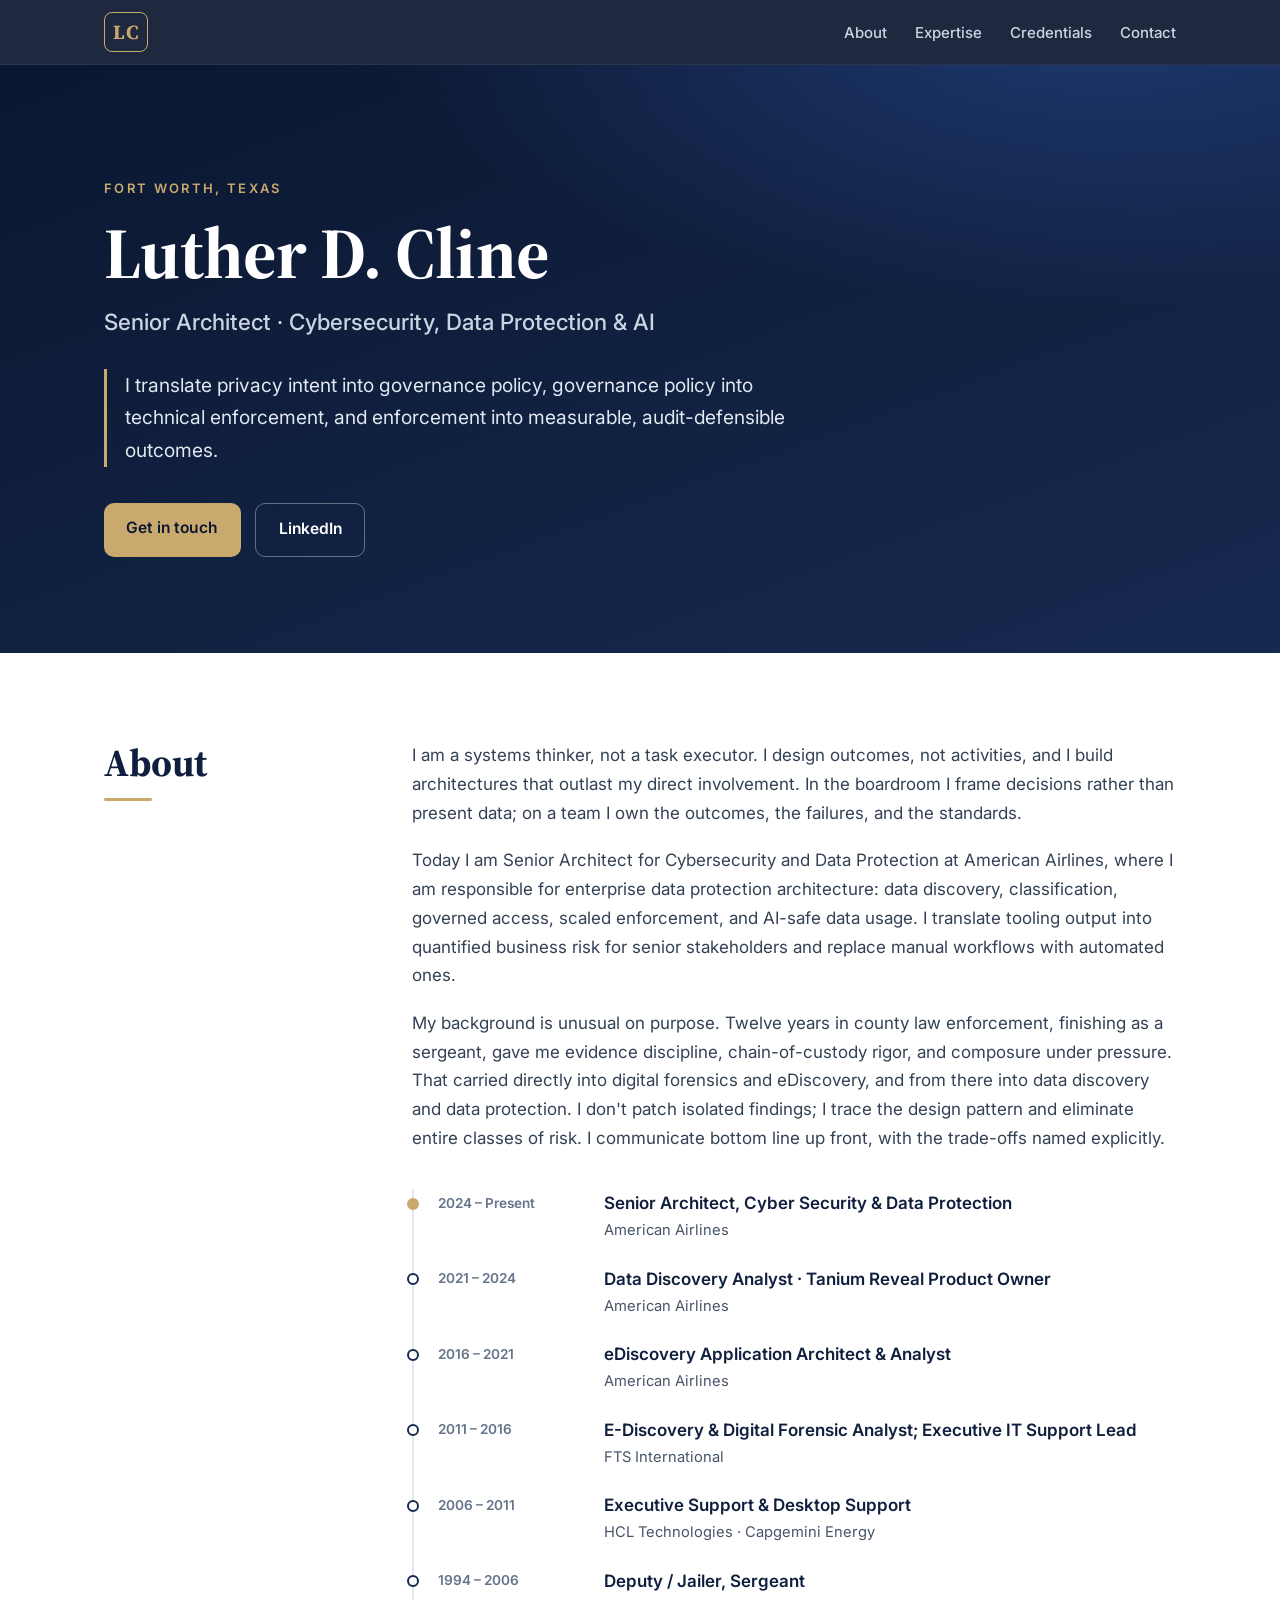
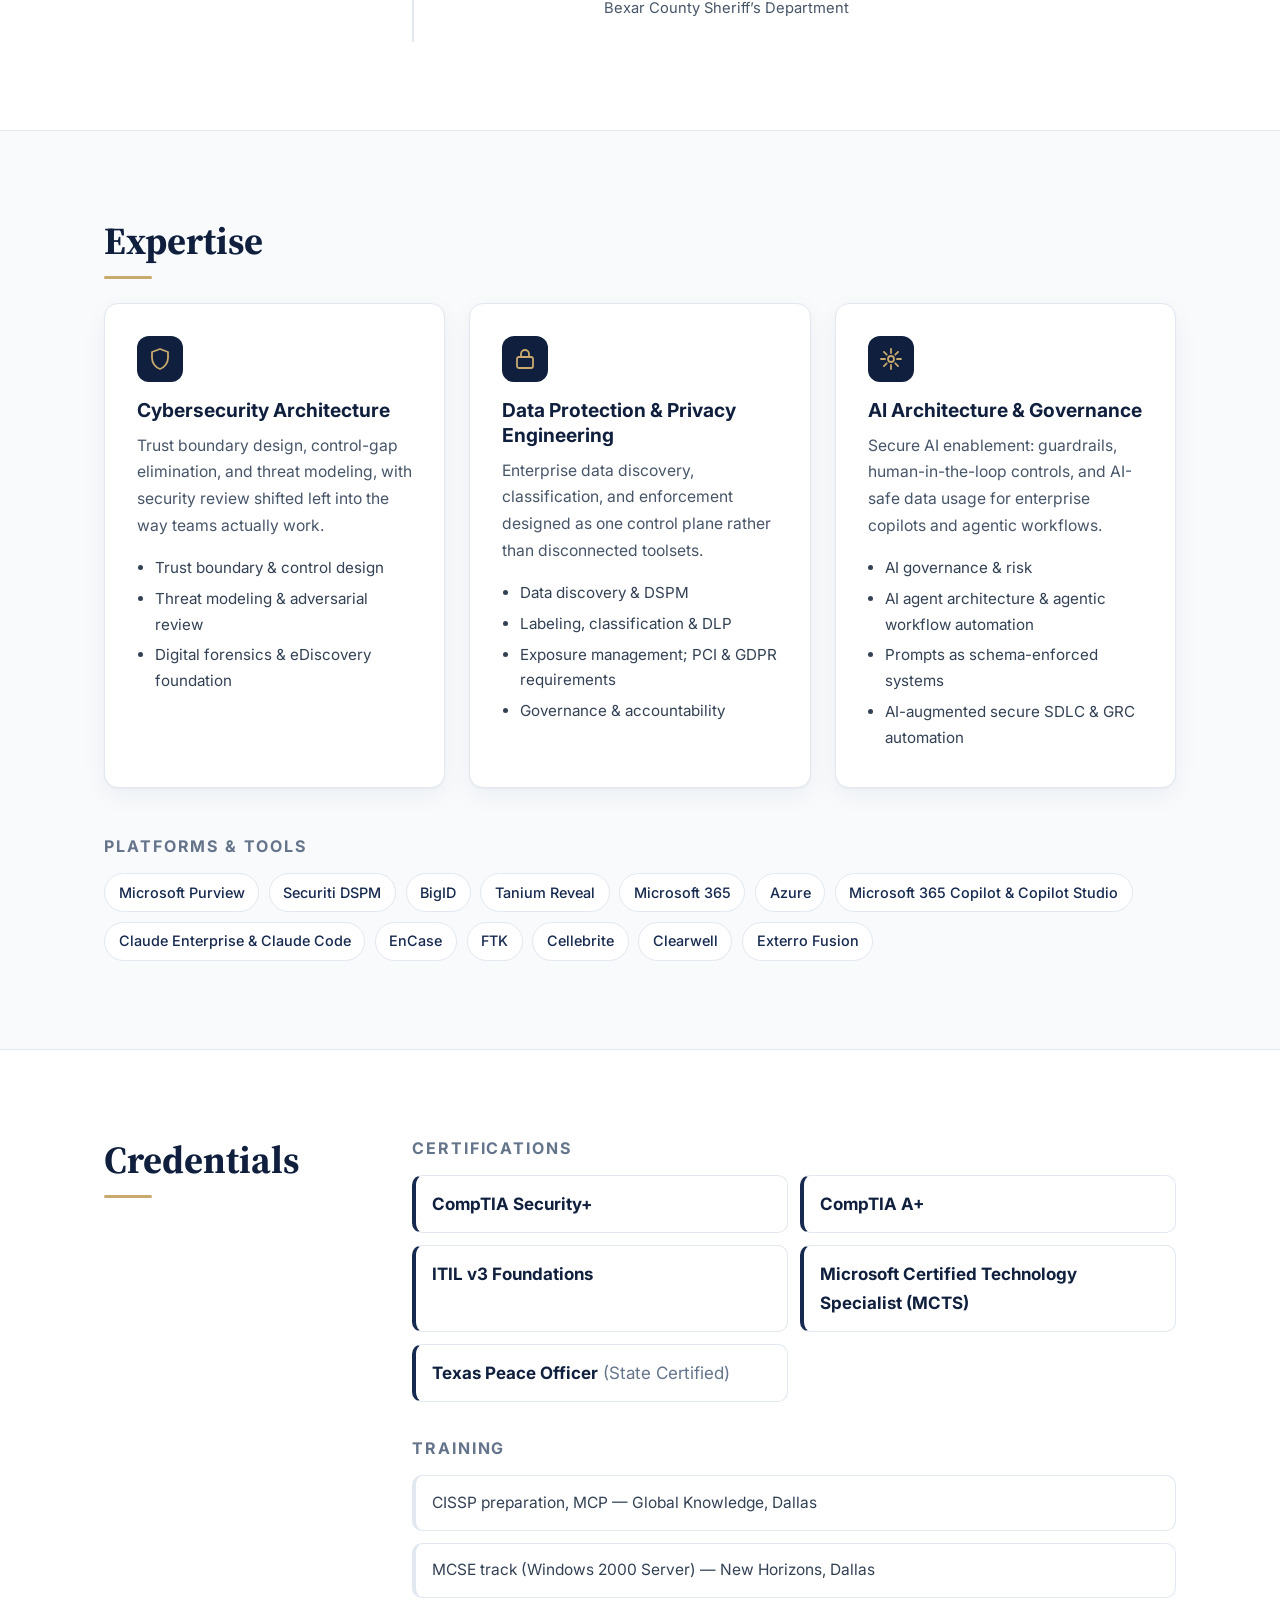
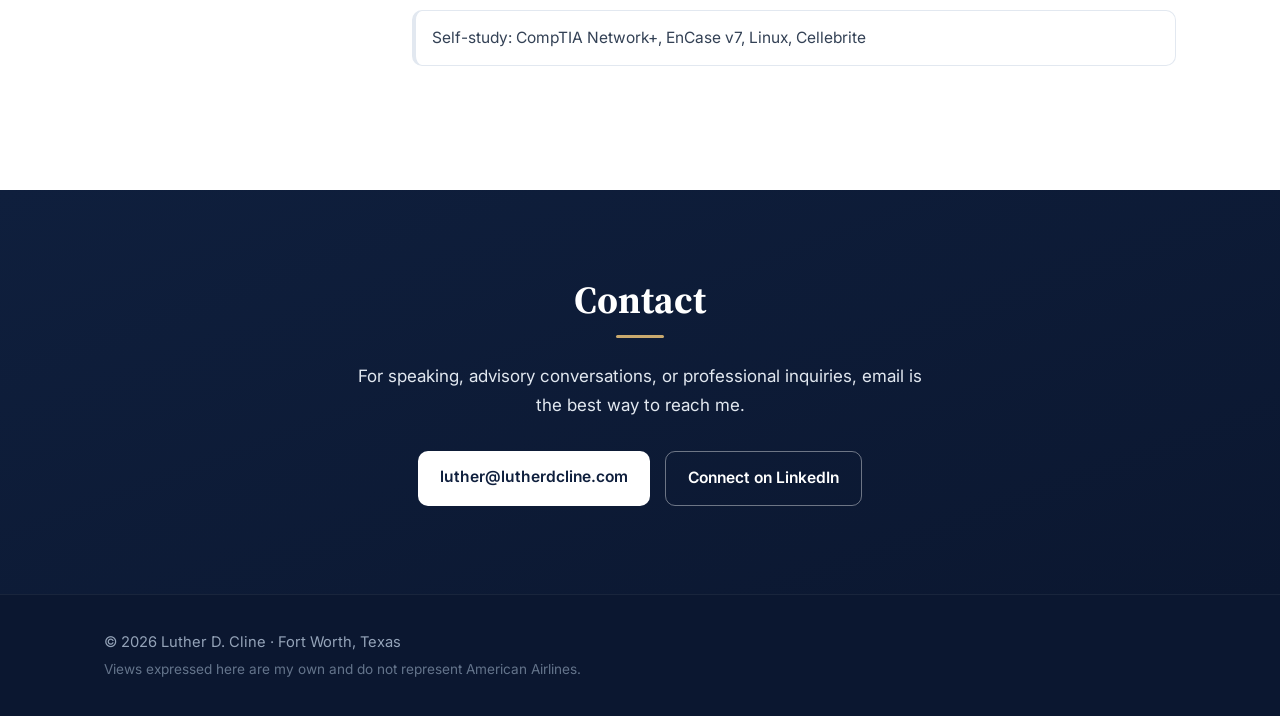
==== index.html @ ff424609 "Initial professional profile site" ====
<!DOCTYPE html>
<html lang="en">
<head>
  <meta charset="utf-8">
  <meta name="viewport" content="width=device-width, initial-scale=1">
  <title>Luther D. Cline | Senior Architect, Cybersecurity, Data Protection &amp; AI</title>
  <meta name="description" content="Luther D. Cline is a Senior Architect for Cybersecurity and Data Protection at American Airlines in Fort Worth, Texas, focused on data protection architecture, data discovery and classification, and secure AI enablement.">
  <meta name="author" content="Luther D. Cline">
  <link rel="canonical" href="https://lutherdcline.com/">
  <meta name="theme-color" content="#0f1f3d">

  <meta property="og:type" content="profile">
  <meta property="og:title" content="Luther D. Cline | Senior Architect, Cybersecurity, Data Protection &amp; AI">
  <meta property="og:description" content="Data protection architecture, data discovery and classification, and secure AI enablement. Fort Worth, Texas.">
  <meta property="og:url" content="https://lutherdcline.com/">
  <meta property="og:site_name" content="Luther D. Cline">
  <meta property="profile:first_name" content="Luther">
  <meta property="profile:last_name" content="Cline">
  <!-- [ADD: og:image, e.g. https://lutherdcline.com/og-image.png (1200x630 headshot or title card)] -->
  <meta name="twitter:card" content="summary">
  <meta name="twitter:title" content="Luther D. Cline | Senior Architect, Cybersecurity, Data Protection &amp; AI">
  <meta name="twitter:description" content="Data protection architecture, data discovery and classification, and secure AI enablement.">

  <link rel="icon" href="favicon.svg" type="image/svg+xml">
  <link rel="icon" href="favicon.png" type="image/png" sizes="32x32">
  <link rel="apple-touch-icon" href="apple-touch-icon.png">

  <link rel="preconnect" href="https://fonts.googleapis.com">
  <link rel="preconnect" href="https://fonts.gstatic.com" crossorigin>
  <link href="https://fonts.googleapis.com/css2?family=Inter:wght@400;500;600&family=Source+Serif+4:opsz,wght@8..60,600;8..60,700&display=swap" rel="stylesheet">
  <link rel="stylesheet" href="styles.css">

  <script type="application/ld+json">
  {
    "@context": "https://schema.org",
    "@type": "Person",
    "name": "Luther D. Cline",
    "jobTitle": "Senior Architect, Cyber Security & Data Protection",
    "worksFor": {"@type": "Organization", "name": "American Airlines"},
    "address": {"@type": "PostalAddress", "addressLocality": "Fort Worth", "addressRegion": "TX", "addressCountry": "US"},
    "url": "https://lutherdcline.com/",
    "email": "mailto:luther@lutherdcline.com",
    "sameAs": ["https://www.linkedin.com/in/lutherdcline"]
  }
  </script>
</head>
<body>
  <a class="skip-link" href="#main">Skip to content</a>

  <header class="site-header">
    <div class="container nav">
      <a class="brand" href="#top" aria-label="Luther D. Cline, home">LC</a>
      <nav aria-label="Primary">
        <ul>
          <li><a href="#about">About</a></li>
          <li><a href="#expertise">Expertise</a></li>
          <li><a href="#credentials">Credentials</a></li>
          <li><a href="#contact">Contact</a></li>
        </ul>
      </nav>
    </div>
  </header>

  <main id="main">
    <section class="hero" id="top">
      <div class="container">
        <p class="eyebrow">Fort Worth, Texas</p>
        <h1>Luther D. Cline</h1>
        <p class="title">Senior Architect &middot; Cybersecurity, Data Protection &amp; AI</p>
        <p class="lede">I translate privacy intent into governance policy, governance policy into technical enforcement, and enforcement into measurable, audit-defensible outcomes.</p>
        <div class="cta">
          <a class="btn btn-primary" href="mailto:luther@lutherdcline.com">Get in touch</a>
          <a class="btn btn-ghost" href="https://www.linkedin.com/in/lutherdcline" rel="noopener">LinkedIn</a>
        </div>
      </div>
    </section>

    <section id="about" class="section" aria-labelledby="about-h">
      <div class="container two-col">
        <div>
          <h2 id="about-h">About</h2>
        </div>
        <div class="prose">
          <p>I am a systems thinker, not a task executor. I design outcomes, not activities, and I build architectures that outlast my direct involvement. In the boardroom I frame decisions rather than present data; on a team I own the outcomes, the failures, and the standards.</p>
          <p>Today I am Senior Architect for Cybersecurity and Data Protection at American Airlines, where I am responsible for enterprise data protection architecture: data discovery, classification, governed access, scaled enforcement, and AI-safe data usage. I translate tooling output into quantified business risk for senior stakeholders and replace manual workflows with automated ones.</p>
          <p>My background is unusual on purpose. Twelve years in county law enforcement, finishing as a sergeant, gave me evidence discipline, chain-of-custody rigor, and composure under pressure. That carried directly into digital forensics and eDiscovery, and from there into data discovery and data protection. I don't patch isolated findings; I trace the design pattern and eliminate entire classes of risk. I communicate bottom line up front, with the trade-offs named explicitly.</p>

          <ol class="timeline" aria-label="Career path">
            <li><span class="yr">2024 &ndash; Present</span><span class="role">Senior Architect, Cyber Security &amp; Data Protection</span><span class="org">American Airlines</span></li>
            <li><span class="yr">2021 &ndash; 2024</span><span class="role">Data Discovery Analyst &middot; Tanium Reveal Product Owner</span><span class="org">American Airlines</span></li>
            <li><span class="yr">2016 &ndash; 2021</span><span class="role">eDiscovery Application Architect &amp; Analyst</span><span class="org">American Airlines</span></li>
            <li><span class="yr">2011 &ndash; 2016</span><span class="role">E-Discovery &amp; Digital Forensic Analyst; Executive IT Support Lead</span><span class="org">FTS International</span></li>
            <li><span class="yr">2006 &ndash; 2011</span><span class="role">Executive Support &amp; Desktop Support</span><span class="org">HCL Technologies &middot; Capgemini Energy</span></li>
            <li><span class="yr">1994 &ndash; 2006</span><span class="role">Deputy / Jailer, Sergeant</span><span class="org">Bexar County Sheriff&rsquo;s Department</span></li>
          </ol>
        </div>
      </div>
    </section>

    <section id="expertise" class="section alt" aria-labelledby="exp-h">
      <div class="container">
        <h2 id="exp-h">Expertise</h2>
        <div class="cards">
          <article class="card">
            <div class="icon" aria-hidden="true">
              <svg viewBox="0 0 24 24"><path d="M12 2 4 5v6c0 5 3.4 9.4 8 11 4.6-1.6 8-6 8-11V5l-8-3z"/></svg>
            </div>
            <h3>Cybersecurity Architecture</h3>
            <p>Trust boundary design, control-gap elimination, and threat modeling, with security review shifted left into the way teams actually work.</p>
            <ul>
              <li>Trust boundary &amp; control design</li>
              <li>Threat modeling &amp; adversarial review</li>
              <li>Digital forensics &amp; eDiscovery foundation</li>
            </ul>
          </article>
          <article class="card">
            <div class="icon" aria-hidden="true">
              <svg viewBox="0 0 24 24"><rect x="4" y="10" width="16" height="11" rx="2"/><path d="M8 10V7a4 4 0 0 1 8 0v3"/></svg>
            </div>
            <h3>Data Protection &amp; Privacy Engineering</h3>
            <p>Enterprise data discovery, classification, and enforcement designed as one control plane rather than disconnected toolsets.</p>
            <ul>
              <li>Data discovery &amp; DSPM</li>
              <li>Labeling, classification &amp; DLP</li>
              <li>Exposure management; PCI &amp; GDPR requirements</li>
              <li>Governance &amp; accountability</li>
            </ul>
          </article>
          <article class="card">
            <div class="icon" aria-hidden="true">
              <svg viewBox="0 0 24 24"><circle cx="12" cy="12" r="3"/><path d="M12 2v4M12 18v4M2 12h4M18 12h4M4.9 4.9l2.8 2.8M16.3 16.3l2.8 2.8M4.9 19.1l2.8-2.8M16.3 7.7l2.8-2.8"/></svg>
            </div>
            <h3>AI Architecture &amp; Governance</h3>
            <p>Secure AI enablement: guardrails, human-in-the-loop controls, and AI-safe data usage for enterprise copilots and agentic workflows.</p>
            <ul>
              <li>AI governance &amp; risk</li>
              <li>AI agent architecture &amp; agentic workflow automation</li>
              <li>Prompts as schema-enforced systems</li>
              <li>AI-augmented secure SDLC &amp; GRC automation</li>
            </ul>
          </article>
        </div>
        <div class="platforms">
          <h3>Platforms &amp; tools</h3>
          <ul class="tags">
            <li>Microsoft Purview</li><li>Securiti DSPM</li><li>BigID</li><li>Tanium Reveal</li><li>Microsoft 365</li><li>Azure</li><li>Microsoft 365 Copilot &amp; Copilot Studio</li><li>Claude Enterprise &amp; Claude Code</li><li>EnCase</li><li>FTK</li><li>Cellebrite</li><li>Clearwell</li><li>Exterro Fusion</li>
          </ul>
        </div>
      </div>
    </section>

    <section id="credentials" class="section" aria-labelledby="cred-h">
      <div class="container two-col">
        <div>
          <h2 id="cred-h">Credentials</h2>
        </div>
        <div>
          <h3 class="sub">Certifications</h3>
          <ul class="cred-list">
            <li><strong>CompTIA Security+</strong></li>
            <li><strong>CompTIA A+</strong></li>
            <li><strong>ITIL v3 Foundations</strong></li>
            <li><strong>Microsoft Certified Technology Specialist (MCTS)</strong></li>
            <li><strong>Texas Peace Officer</strong> <span class="muted">(State Certified)</span></li>
          </ul>
          <!-- [ADD: certification years / credential IDs or verification links (e.g. Credly) if you want them shown] -->
          <h3 class="sub">Training</h3>
          <ul class="cred-list compact">
            <li>CISSP preparation, MCP &mdash; Global Knowledge, Dallas</li>
            <li>MCSE track (Windows 2000 Server) &mdash; New Horizons, Dallas</li>
            <li>Self-study: CompTIA Network+, EnCase v7, Linux, Cellebrite</li>
          </ul>
        </div>
      </div>
    </section>

    <section id="contact" class="section contact" aria-labelledby="contact-h">
      <div class="container">
        <h2 id="contact-h">Contact</h2>
        <p>For speaking, advisory conversations, or professional inquiries, email is the best way to reach me.</p>
        <div class="cta">
          <a class="btn btn-light" href="mailto:luther@lutherdcline.com">luther@lutherdcline.com</a>
          <a class="btn btn-outline-light" href="https://www.linkedin.com/in/lutherdcline" rel="noopener">Connect on LinkedIn</a>
        </div>
      </div>
    </section>
  </main>

  <footer class="site-footer">
    <div class="container">
      <p>&copy; 2026 Luther D. Cline &middot; Fort Worth, Texas</p>
      <p class="muted small">Views expressed here are my own and do not represent American Airlines.</p>
    </div>
  </footer>
</body>
</html>
---- styles.css ----
:root{
  --navy-900:#0b1730; --navy-800:#0f1f3d; --navy-700:#16294f; --slate-600:#475569; --slate-500:#64748b;
  --slate-200:#e2e8f0; --slate-100:#f1f5f9; --slate-50:#f8fafc; --ink:#1e293b; --gold:#c9a96e; --accent:#3b6fd8;
  --serif:"Source Serif 4",Georgia,"Times New Roman",serif; --sans:Inter,system-ui,-apple-system,"Segoe UI",Roboto,sans-serif;
  --radius:14px; --max:1120px;
}
*,*::before,*::after{box-sizing:border-box}
html{scroll-behavior:smooth;scroll-padding-top:72px}
@media (prefers-reduced-motion:reduce){html{scroll-behavior:auto}*{transition:none!important}}
body{margin:0;font-family:var(--sans);font-size:1.0625rem;line-height:1.7;color:var(--ink);background:#fff;-webkit-font-smoothing:antialiased}
img{max-width:100%}
a{color:var(--accent)}
:focus-visible{outline:3px solid var(--gold);outline-offset:3px;border-radius:4px}
.container{max-width:var(--max);margin:0 auto;padding:0 1.5rem}
.skip-link{position:absolute;left:-9999px;top:0;background:var(--gold);color:var(--navy-900);padding:.6rem 1rem;z-index:100;font-weight:600}
.skip-link:focus{left:1rem;top:1rem}

/* Header */
.site-header{position:sticky;top:0;z-index:50;background:rgba(11,23,48,.92);backdrop-filter:saturate(140%) blur(8px);border-bottom:1px solid rgba(255,255,255,.06)}
.nav{display:flex;align-items:center;justify-content:space-between;height:64px}
.brand{font-family:var(--serif);font-weight:700;font-size:1.25rem;color:var(--gold);text-decoration:none;letter-spacing:.04em;border:1.5px solid var(--gold);border-radius:8px;padding:.1rem .5rem}
.nav ul{display:flex;gap:1.75rem;list-style:none;margin:0;padding:0}
.nav a:not(.brand){color:#cbd5e1;text-decoration:none;font-size:.9375rem;font-weight:500}
.nav a:not(.brand):hover{color:#fff}

/* Hero */
.hero{background:radial-gradient(1200px 500px at 85% -10%,rgba(59,111,216,.35),transparent 60%),linear-gradient(160deg,var(--navy-900),var(--navy-700));color:#fff;padding:7rem 0 6rem}
.eyebrow{text-transform:uppercase;letter-spacing:.18em;font-size:.8125rem;font-weight:600;color:var(--gold);margin:0 0 1rem}
.hero h1{font-family:var(--serif);font-weight:700;font-size:clamp(2.6rem,6vw,4.5rem);line-height:1.05;margin:0 0 .75rem;letter-spacing:-.01em}
.title{font-size:clamp(1.1rem,2.2vw,1.4rem);color:#cbd5e1;font-weight:500;margin:0 0 1.75rem}
.lede{max-width:44rem;font-size:clamp(1.05rem,1.8vw,1.2rem);color:#e2e8f0;margin:0 0 2.25rem;border-left:3px solid var(--gold);padding-left:1.1rem}
.cta{display:flex;flex-wrap:wrap;gap:.9rem}
.btn{display:inline-block;padding:.8rem 1.4rem;border-radius:10px;font-weight:600;font-size:.975rem;text-decoration:none;transition:transform .15s ease,background .15s ease}
.btn:hover{transform:translateY(-1px)}
.btn-primary{background:var(--gold);color:var(--navy-900)}
.btn-primary:hover{background:#d8bb85}
.btn-ghost{color:#fff;border:1.5px solid rgba(255,255,255,.35)}
.btn-ghost:hover{border-color:#fff}
.btn-light{background:#fff;color:var(--navy-800)}
.btn-outline-light{color:#fff;border:1.5px solid rgba(255,255,255,.4)}

/* Sections */
.section{padding:5.5rem 0}
.section.alt{background:var(--slate-50);border-top:1px solid var(--slate-200);border-bottom:1px solid var(--slate-200)}
h2{font-family:var(--serif);font-size:clamp(1.9rem,3.5vw,2.4rem);color:var(--navy-800);margin:0 0 1.5rem;line-height:1.15}
h2::after{content:"";display:block;width:48px;height:3px;background:var(--gold);margin-top:.8rem;border-radius:2px}
h3{color:var(--navy-800);line-height:1.3}
.two-col{display:grid;grid-template-columns:260px 1fr;gap:3rem}
.prose p{margin:0 0 1.15rem;color:#334155}
.muted{color:var(--slate-500)} .small{font-size:.85rem}

/* Timeline */
.timeline{list-style:none;margin:2.25rem 0 0;padding:0;border-left:2px solid var(--slate-200)}
.timeline li{position:relative;padding:0 0 1.35rem 1.5rem;display:grid;grid-template-columns:150px 1fr;column-gap:1rem}
.timeline li::before{content:"";position:absolute;left:-7px;top:.55rem;width:12px;height:12px;border-radius:50%;background:#fff;border:2px solid var(--navy-700)}
.timeline li:first-child::before{background:var(--gold);border-color:var(--gold)}
.yr{font-size:.85rem;font-weight:600;color:var(--slate-500);padding-top:.15rem;grid-row:span 2}
.role{font-weight:600;color:var(--navy-800)}
.org{font-size:.92rem;color:var(--slate-600)}

/* Cards */
.cards{display:grid;grid-template-columns:repeat(3,1fr);gap:1.5rem}
.card{background:#fff;border:1px solid var(--slate-200);border-radius:var(--radius);padding:2rem;box-shadow:0 1px 2px rgba(15,31,61,.04),0 8px 24px rgba(15,31,61,.05)}
.card h3{font-size:1.2rem;margin:1rem 0 .6rem}
.card p{color:var(--slate-600);margin:0 0 1rem;font-size:.98rem}
.card ul{margin:0;padding-left:1.1rem;color:#334155;font-size:.95rem}
.card li{margin-bottom:.3rem}
.icon{width:46px;height:46px;border-radius:12px;background:var(--navy-800);display:grid;place-items:center}
.icon svg{width:24px;height:24px;fill:none;stroke:var(--gold);stroke-width:1.8;stroke-linecap:round;stroke-linejoin:round}
.platforms{margin-top:3rem}
.platforms h3{font-size:1rem;text-transform:uppercase;letter-spacing:.12em;color:var(--slate-500);margin:0 0 1rem}
.tags{list-style:none;padding:0;margin:0;display:flex;flex-wrap:wrap;gap:.6rem}
.tags li{background:#fff;border:1px solid var(--slate-200);color:var(--navy-700);padding:.4rem .85rem;border-radius:999px;font-size:.9rem;font-weight:500}

/* Credentials */
.sub{font-size:1rem;text-transform:uppercase;letter-spacing:.12em;color:var(--slate-500);margin:0 0 1rem}
.cred-list{list-style:none;padding:0;margin:0 0 2.25rem;display:grid;grid-template-columns:repeat(2,1fr);gap:.75rem}
.cred-list li{border:1px solid var(--slate-200);border-left:4px solid var(--navy-700);border-radius:10px;padding:.85rem 1rem;background:#fff;color:var(--navy-800)}
.cred-list.compact{grid-template-columns:1fr}
.cred-list.compact li{border-left-color:var(--slate-200);color:#334155;font-size:.97rem}

/* Contact */
.contact{background:linear-gradient(160deg,var(--navy-800),var(--navy-900));color:#e2e8f0;text-align:center}
.contact h2{color:#fff}
.contact h2::after{margin:.8rem auto 0}
.contact p{max-width:36rem;margin:0 auto 2rem}
.contact .cta{justify-content:center}

.site-footer{background:var(--navy-900);color:#94a3b8;padding:2rem 0;font-size:.92rem;border-top:1px solid rgba(255,255,255,.06)}
.site-footer p{margin:.2rem 0}
.site-footer .muted{color:#64748b}

/* Responsive */
@media (max-width:900px){
  .cards{grid-template-columns:1fr}
  .two-col{grid-template-columns:1fr;gap:.5rem}
}
@media (max-width:640px){
  .nav ul{gap:1rem}
  .nav a:not(.brand){font-size:.85rem}
  .hero{padding:4.5rem 0 4rem}
  .section{padding:4rem 0}
  .timeline li{grid-template-columns:1fr}
  .yr{grid-row:auto}
  .cred-list{grid-template-columns:1fr}
  .card{padding:1.5rem}
}
@media (max-width:420px){.nav ul{gap:.7rem}.nav a:not(.brand){font-size:.8rem}}
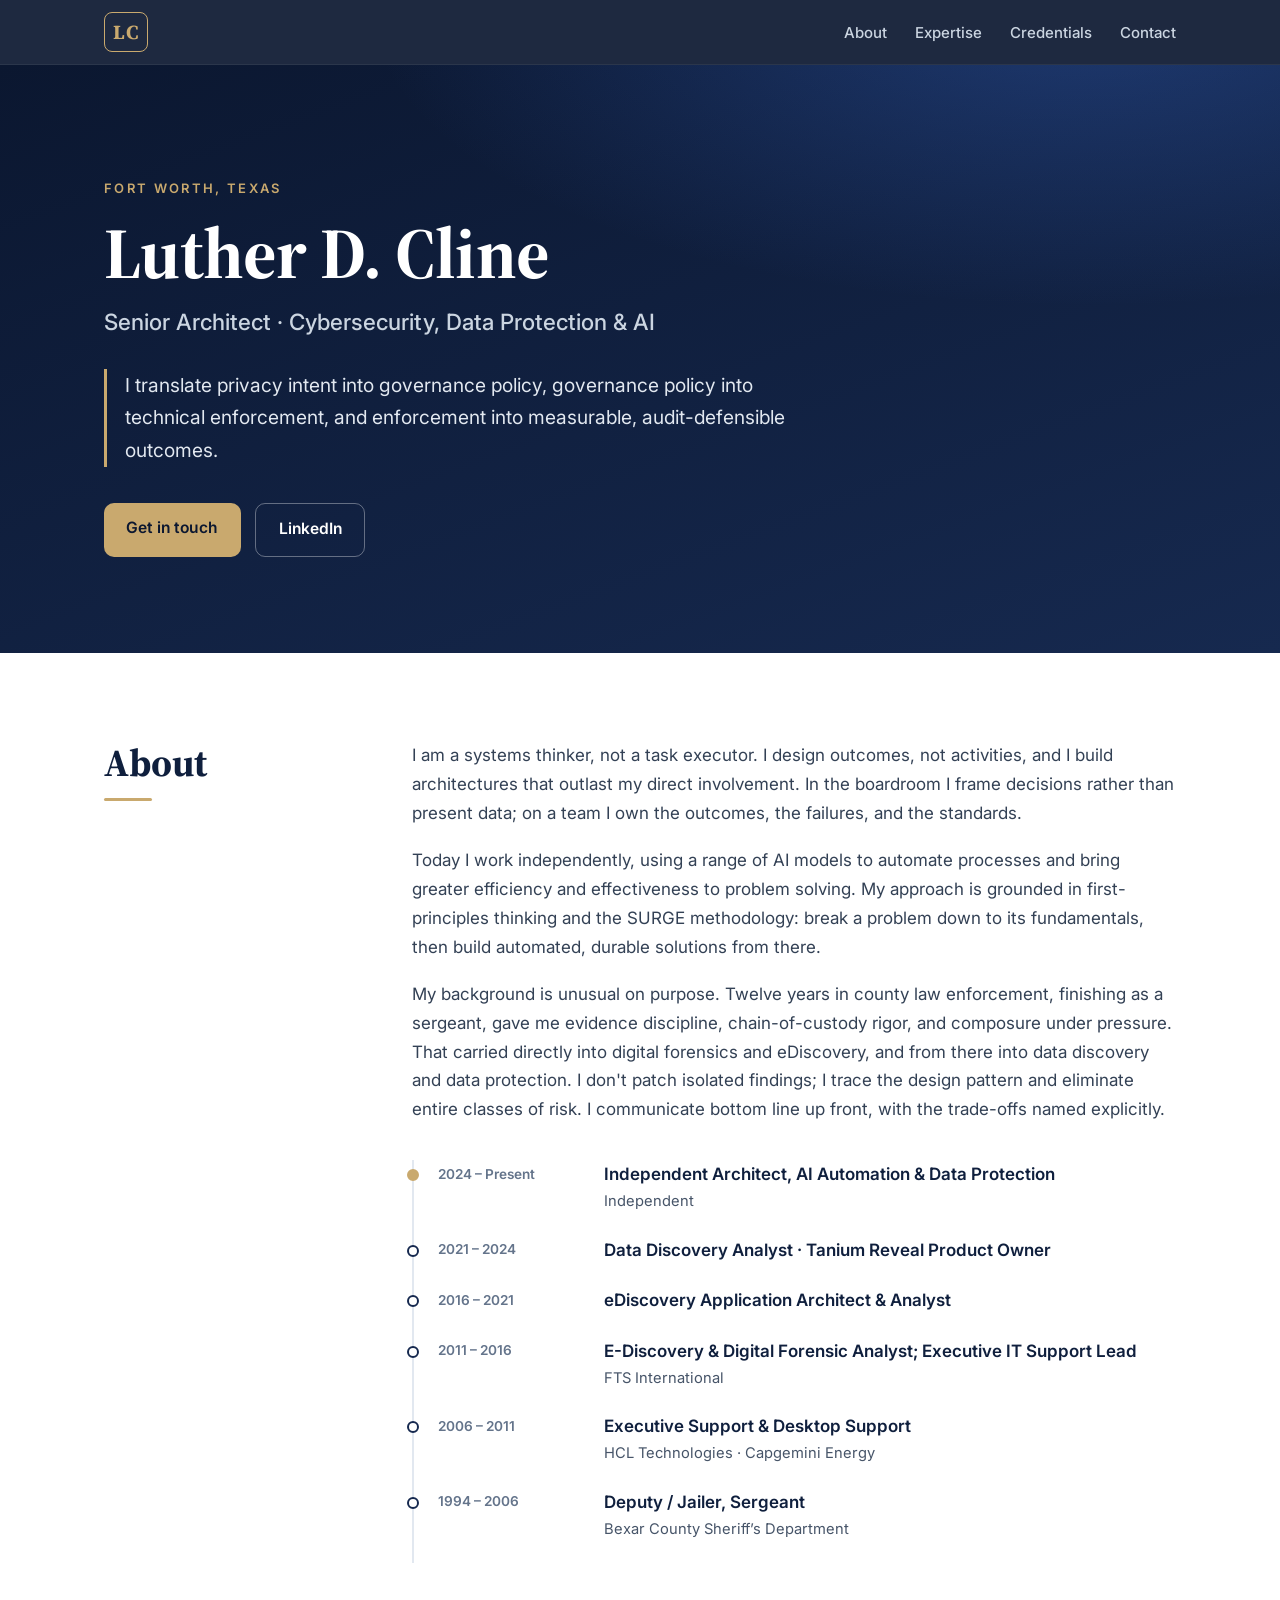
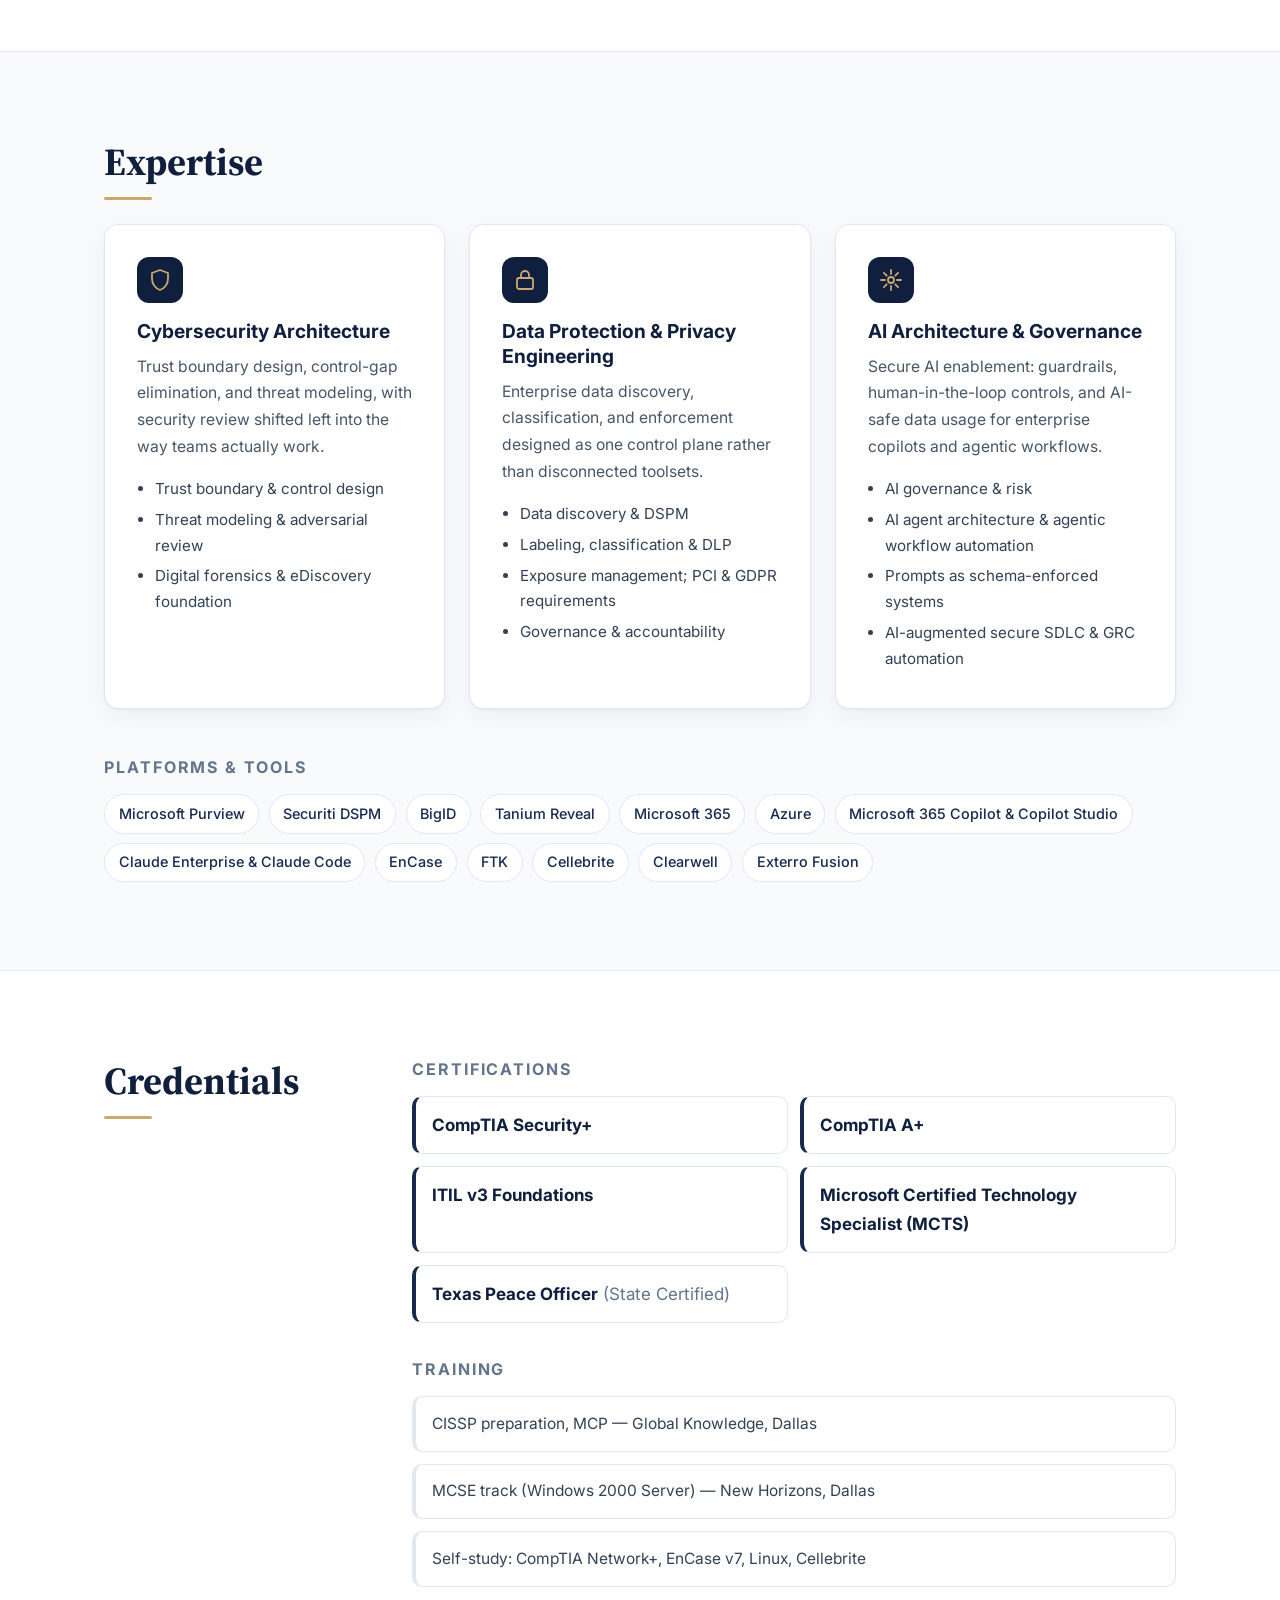
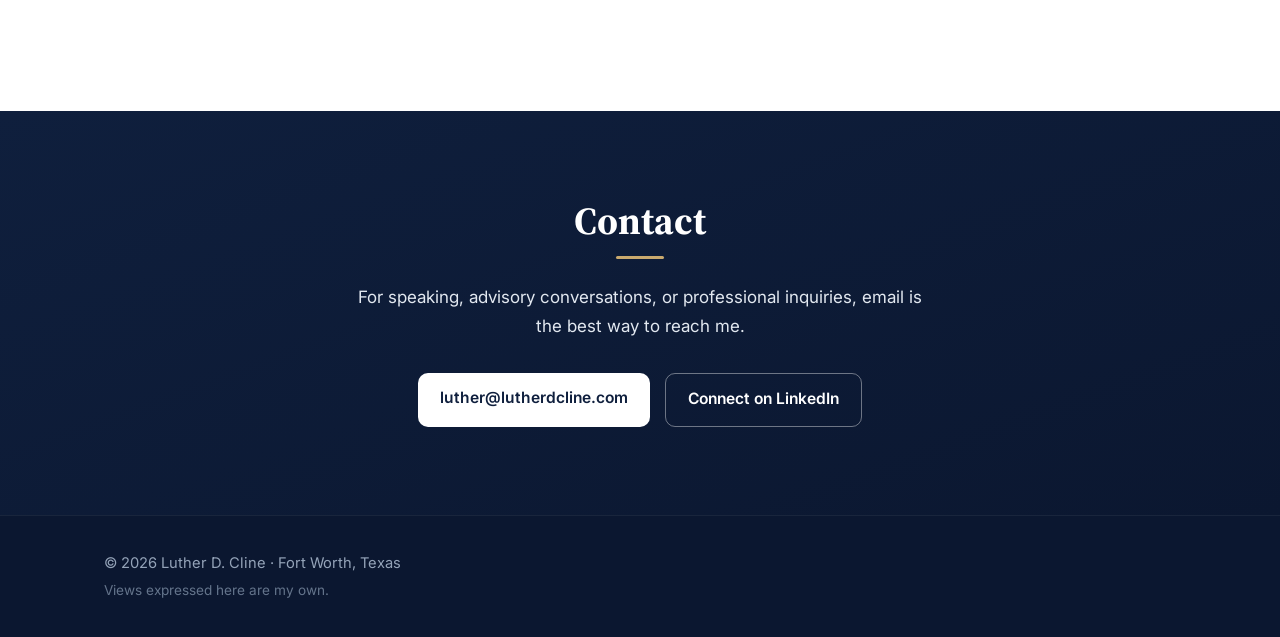
==== commit bc02b998: "Remove employer references; describe independent AI automation work" ====
--- a/index.html
+++ b/index.html
@@ -1,10 +1,18 @@
 <!DOCTYPE html>
 <html lang="en">
 <head>
+  <!-- Google Analytics -->
+  <script async src="https://www.googletagmanager.com/gtag/js?id=G-L0D5EY8HG0"></script>
+  <script>
+    window.dataLayer = window.dataLayer || [];
+    function gtag(){dataLayer.push(arguments);}
+    gtag('js', new Date());
+    gtag('config', 'G-L0D5EY8HG0', { allow_google_signals: false, allow_ad_personalization_signals: false });
+  </script>
   <meta charset="utf-8">
   <meta name="viewport" content="width=device-width, initial-scale=1">
   <title>Luther D. Cline | Senior Architect, Cybersecurity, Data Protection &amp; AI</title>
-  <meta name="description" content="Luther D. Cline is a Senior Architect for Cybersecurity and Data Protection at American Airlines in Fort Worth, Texas, focused on data protection architecture, data discovery and classification, and secure AI enablement.">
+  <meta name="description" content="Luther D. Cline is an independent architect in Fort Worth, Texas, applying AI models, first-principles thinking, and the SURGE methodology to process automation, data protection architecture, and secure AI enablement.">
   <meta name="author" content="Luther D. Cline">
   <link rel="canonical" href="https://lutherdcline.com/">
   <meta name="theme-color" content="#0f1f3d">
@@ -35,8 +43,7 @@
     "@context": "https://schema.org",
     "@type": "Person",
     "name": "Luther D. Cline",
-    "jobTitle": "Senior Architect, Cyber Security & Data Protection",
-    "worksFor": {"@type": "Organization", "name": "American Airlines"},
+    "jobTitle": "Independent Architect, AI Automation & Data Protection",
     "address": {"@type": "PostalAddress", "addressLocality": "Fort Worth", "addressRegion": "TX", "addressCountry": "US"},
     "url": "https://lutherdcline.com/",
     "email": "mailto:luther@lutherdcline.com",
@@ -82,13 +89,13 @@
         </div>
         <div class="prose">
           <p>I am a systems thinker, not a task executor. I design outcomes, not activities, and I build architectures that outlast my direct involvement. In the boardroom I frame decisions rather than present data; on a team I own the outcomes, the failures, and the standards.</p>
-          <p>Today I am Senior Architect for Cybersecurity and Data Protection at American Airlines, where I am responsible for enterprise data protection architecture: data discovery, classification, governed access, scaled enforcement, and AI-safe data usage. I translate tooling output into quantified business risk for senior stakeholders and replace manual workflows with automated ones.</p>
+          <p>Today I work independently, using a range of AI models to automate processes and bring greater efficiency and effectiveness to problem solving. My approach is grounded in first-principles thinking and the SURGE methodology: break a problem down to its fundamentals, then build automated, durable solutions from there.</p>
           <p>My background is unusual on purpose. Twelve years in county law enforcement, finishing as a sergeant, gave me evidence discipline, chain-of-custody rigor, and composure under pressure. That carried directly into digital forensics and eDiscovery, and from there into data discovery and data protection. I don't patch isolated findings; I trace the design pattern and eliminate entire classes of risk. I communicate bottom line up front, with the trade-offs named explicitly.</p>
 
           <ol class="timeline" aria-label="Career path">
-            <li><span class="yr">2024 &ndash; Present</span><span class="role">Senior Architect, Cyber Security &amp; Data Protection</span><span class="org">American Airlines</span></li>
-            <li><span class="yr">2021 &ndash; 2024</span><span class="role">Data Discovery Analyst &middot; Tanium Reveal Product Owner</span><span class="org">American Airlines</span></li>
-            <li><span class="yr">2016 &ndash; 2021</span><span class="role">eDiscovery Application Architect &amp; Analyst</span><span class="org">American Airlines</span></li>
+            <li><span class="yr">2024 &ndash; Present</span><span class="role">Independent Architect, AI Automation &amp; Data Protection</span><span class="org">Independent</span></li>
+            <li><span class="yr">2021 &ndash; 2024</span><span class="role">Data Discovery Analyst &middot; Tanium Reveal Product Owner</span></li>
+            <li><span class="yr">2016 &ndash; 2021</span><span class="role">eDiscovery Application Architect &amp; Analyst</span></li>
             <li><span class="yr">2011 &ndash; 2016</span><span class="role">E-Discovery &amp; Digital Forensic Analyst; Executive IT Support Lead</span><span class="org">FTS International</span></li>
             <li><span class="yr">2006 &ndash; 2011</span><span class="role">Executive Support &amp; Desktop Support</span><span class="org">HCL Technologies &middot; Capgemini Energy</span></li>
             <li><span class="yr">1994 &ndash; 2006</span><span class="role">Deputy / Jailer, Sergeant</span><span class="org">Bexar County Sheriff&rsquo;s Department</span></li>
@@ -189,7 +196,7 @@
   <footer class="site-footer">
     <div class="container">
       <p>&copy; 2026 Luther D. Cline &middot; Fort Worth, Texas</p>
-      <p class="muted small">Views expressed here are my own and do not represent American Airlines.</p>
+      <p class="muted small">Views expressed here are my own.</p>
     </div>
   </footer>
 </body>
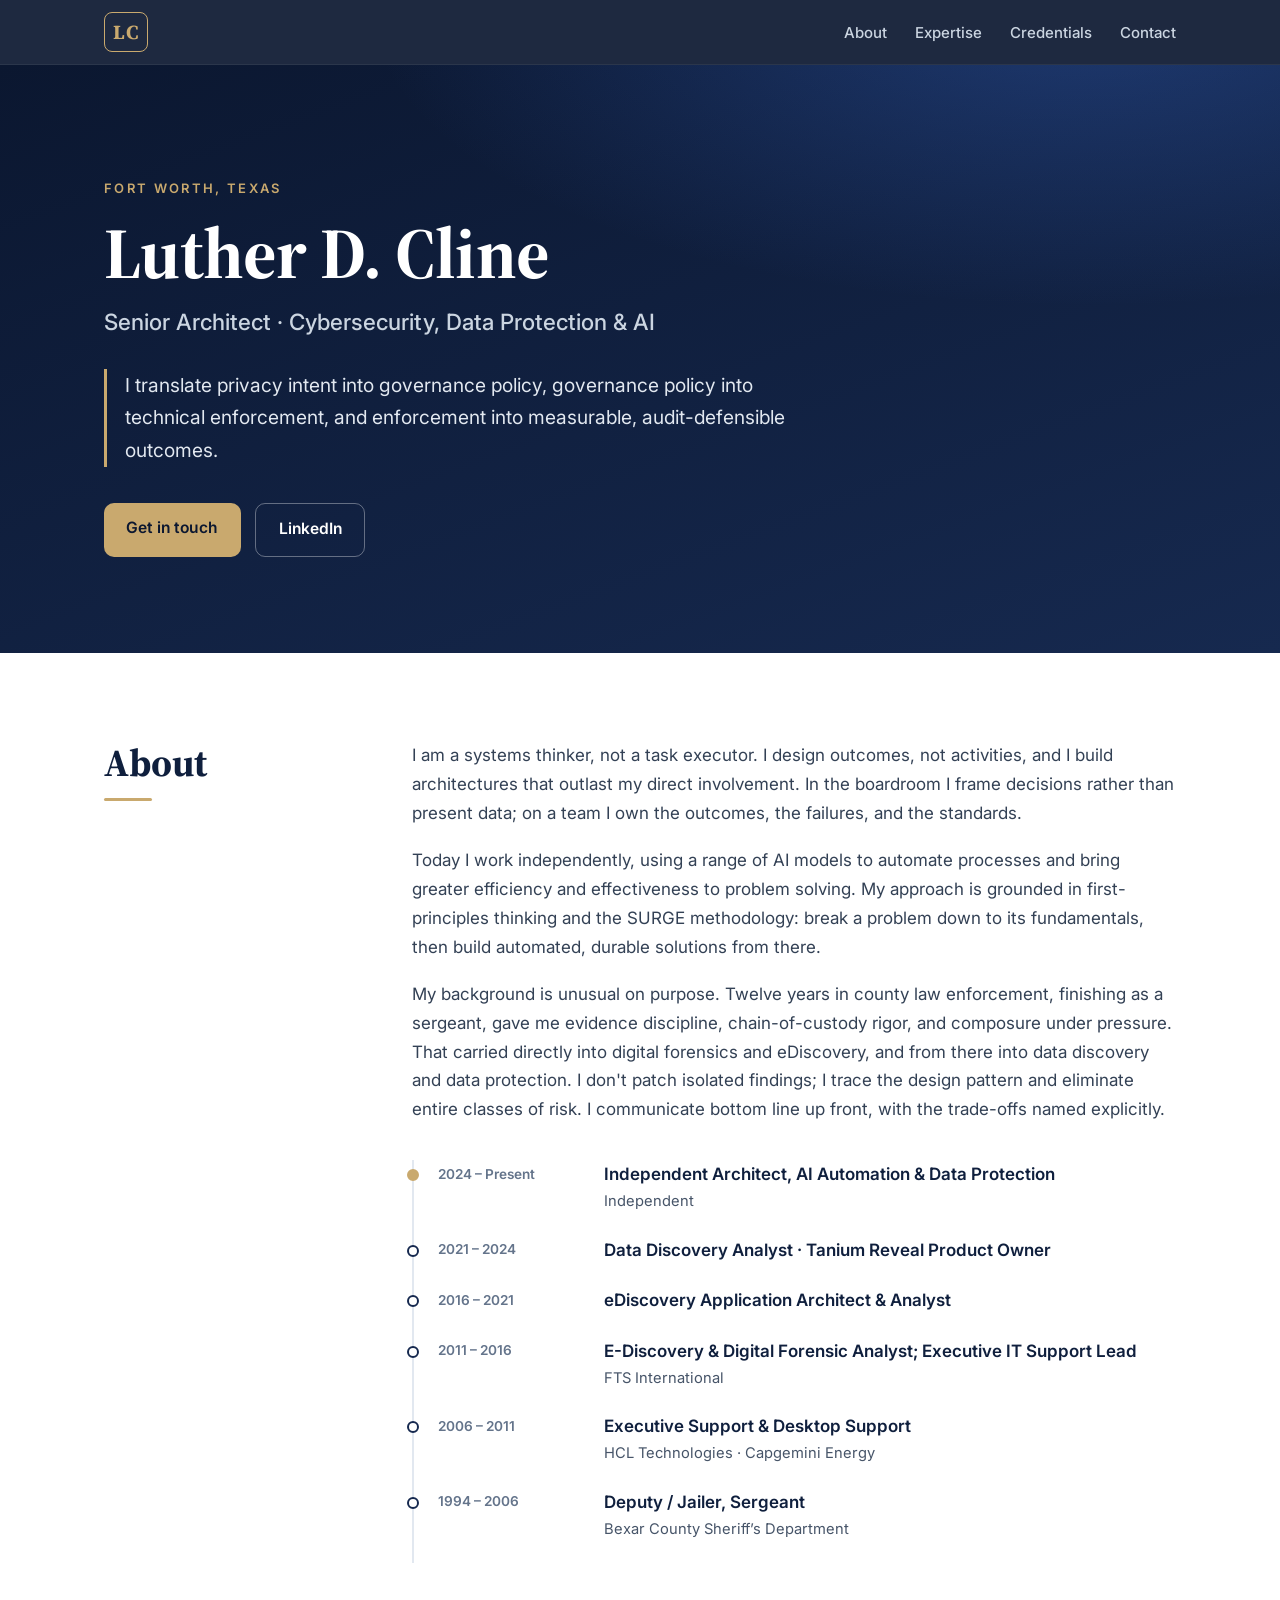
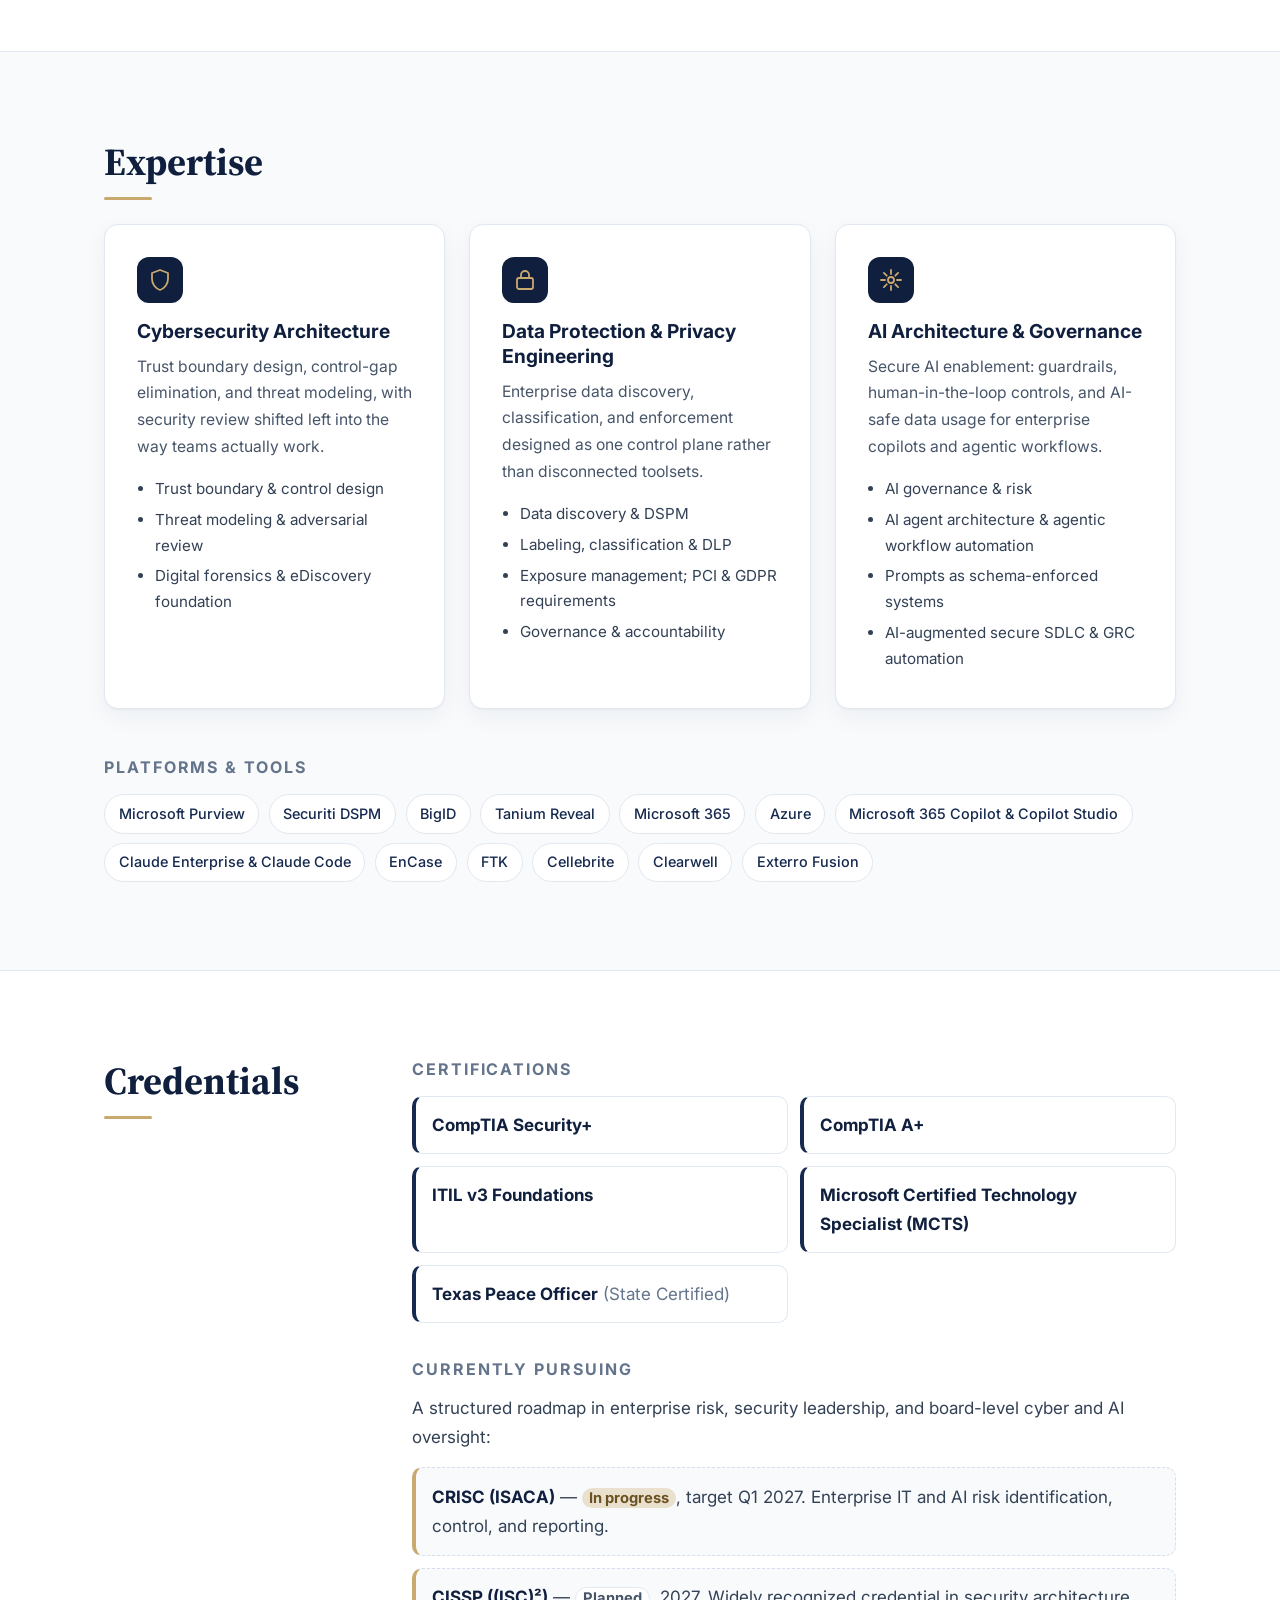
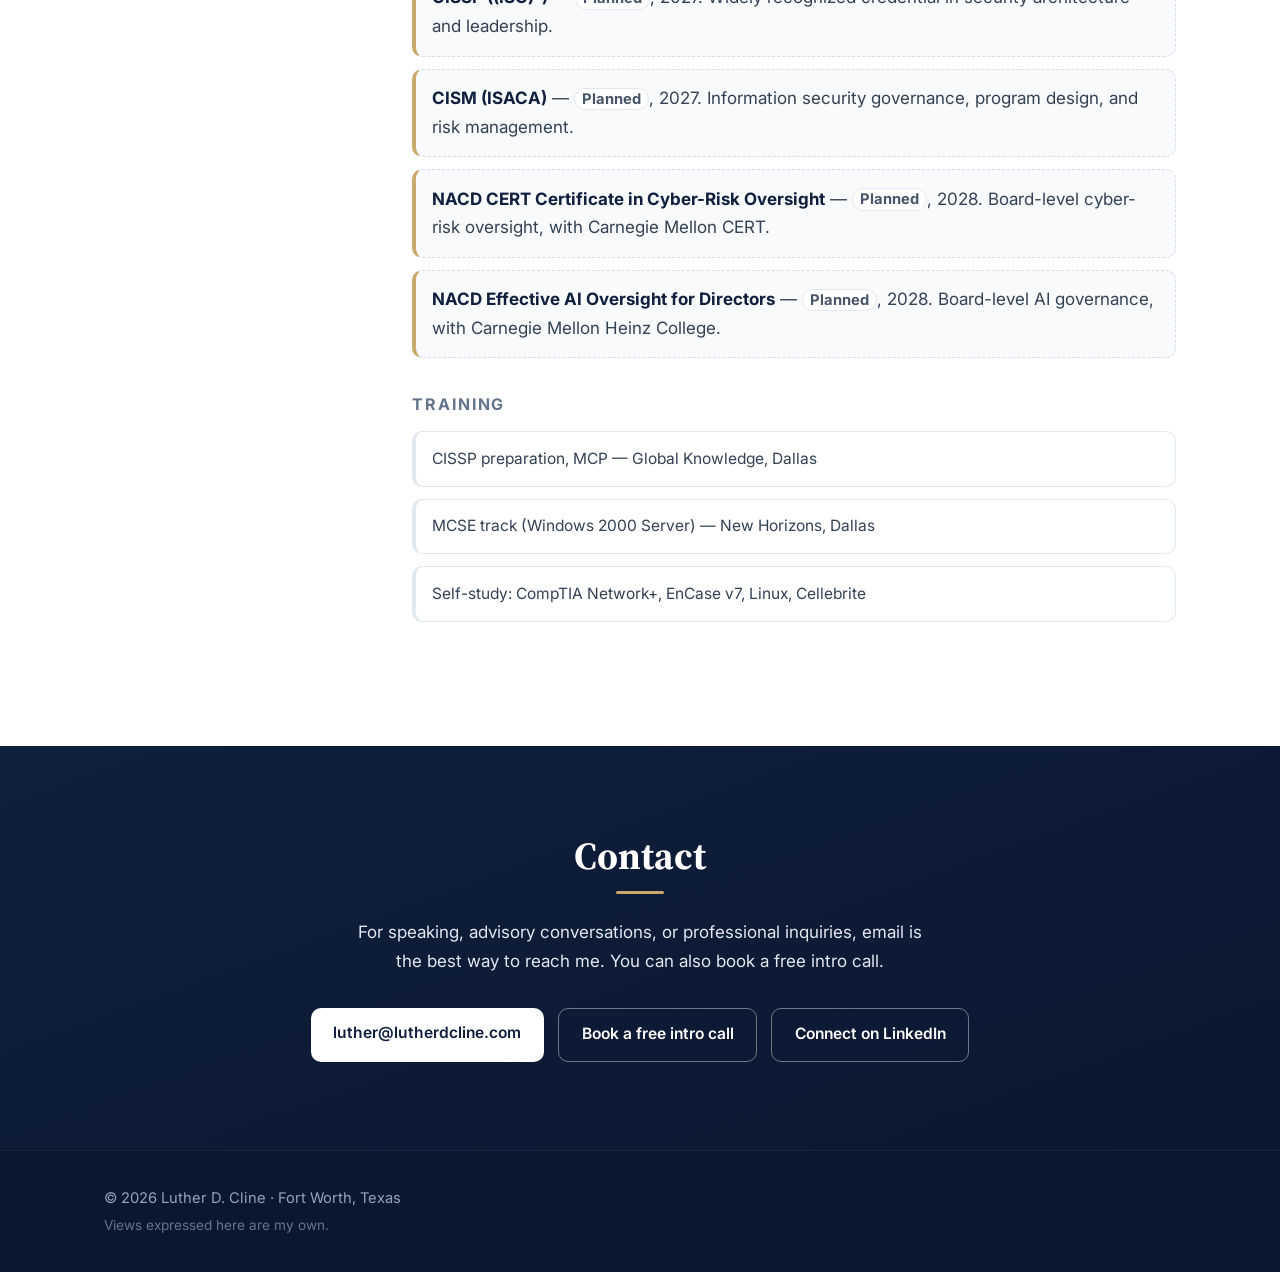
==== commit 81fc35ba: "Publish the Keelhouse intro-call booking link and credentials roadmap Point the Keelhouse nav, hero," ====
--- a/index.html
+++ b/index.html
@@ -171,6 +171,15 @@
             <li><strong>Texas Peace Officer</strong> <span class="muted">(State Certified)</span></li>
           </ul>
           <!-- [ADD: certification years / credential IDs or verification links (e.g. Credly) if you want them shown] -->
+          <h3 class="sub">Currently pursuing</h3>
+          <p class="pursue-intro">A structured roadmap in enterprise risk, security leadership, and board-level cyber and AI oversight:</p>
+          <ul class="pursue-list">
+            <li><strong>CRISC (ISACA)</strong> &mdash; <span class="status status-progress">In progress</span>, target Q1 2027. Enterprise IT and AI risk identification, control, and reporting.</li>
+            <li><strong>CISSP ((ISC)&sup2;)</strong> &mdash; <span class="status status-planned">Planned</span>, 2027. Widely recognized credential in security architecture and leadership.</li>
+            <li><strong>CISM (ISACA)</strong> &mdash; <span class="status status-planned">Planned</span>, 2027. Information security governance, program design, and risk management.</li>
+            <li><strong>NACD CERT Certificate in Cyber-Risk Oversight</strong> &mdash; <span class="status status-planned">Planned</span>, 2028. Board-level cyber-risk oversight, with Carnegie Mellon CERT.</li>
+            <li><strong>NACD Effective AI Oversight for Directors</strong> &mdash; <span class="status status-planned">Planned</span>, 2028. Board-level AI governance, with Carnegie Mellon Heinz College.</li>
+          </ul>
           <h3 class="sub">Training</h3>
           <ul class="cred-list compact">
             <li>CISSP preparation, MCP &mdash; Global Knowledge, Dallas</li>
@@ -184,9 +193,10 @@
     <section id="contact" class="section contact" aria-labelledby="contact-h">
       <div class="container">
         <h2 id="contact-h">Contact</h2>
-        <p>For speaking, advisory conversations, or professional inquiries, email is the best way to reach me.</p>
+        <p>For speaking, advisory conversations, or professional inquiries, email is the best way to reach me. You can also book a free intro call.</p>
         <div class="cta">
           <a class="btn btn-light" href="mailto:luther@lutherdcline.com">luther@lutherdcline.com</a>
+          <a class="btn btn-outline-light" href="https://calendar.app.google/DQtsu7BLw8Nr7i2f9" target="_blank" rel="noopener">Book a free intro call</a>
           <a class="btn btn-outline-light" href="https://www.linkedin.com/in/lutherdcline" rel="noopener">Connect on LinkedIn</a>
         </div>
       </div>
--- a/styles.css
+++ b/styles.css
@@ -78,6 +78,13 @@
 .cred-list li{border:1px solid var(--slate-200);border-left:4px solid var(--navy-700);border-radius:10px;padding:.85rem 1rem;background:#fff;color:var(--navy-800)}
 .cred-list.compact{grid-template-columns:1fr}
 .cred-list.compact li{border-left-color:var(--slate-200);color:#334155;font-size:.97rem}
+.pursue-intro{margin:-.15rem 0 1rem;color:#334155}
+.pursue-list{list-style:none;padding:0;margin:0 0 2.25rem;display:grid;gap:.75rem}
+.pursue-list li{border:1px dashed #d5deea;border-left:4px solid var(--gold);border-radius:10px;padding:.9rem 1rem;background:var(--slate-50);color:#334155}
+.pursue-list strong{color:var(--navy-800)}
+.status{display:inline;padding:.08rem .45rem;border-radius:999px;font-weight:700;font-size:.92rem;line-height:1.45;vertical-align:baseline}
+.status-progress{background:rgba(201,169,110,.32);color:#6b5220}
+.status-planned{background:#fff;color:var(--slate-600);border:1px solid var(--slate-200)}
 
 /* Contact */
 .contact{background:linear-gradient(160deg,var(--navy-800),var(--navy-900));color:#e2e8f0;text-align:center}
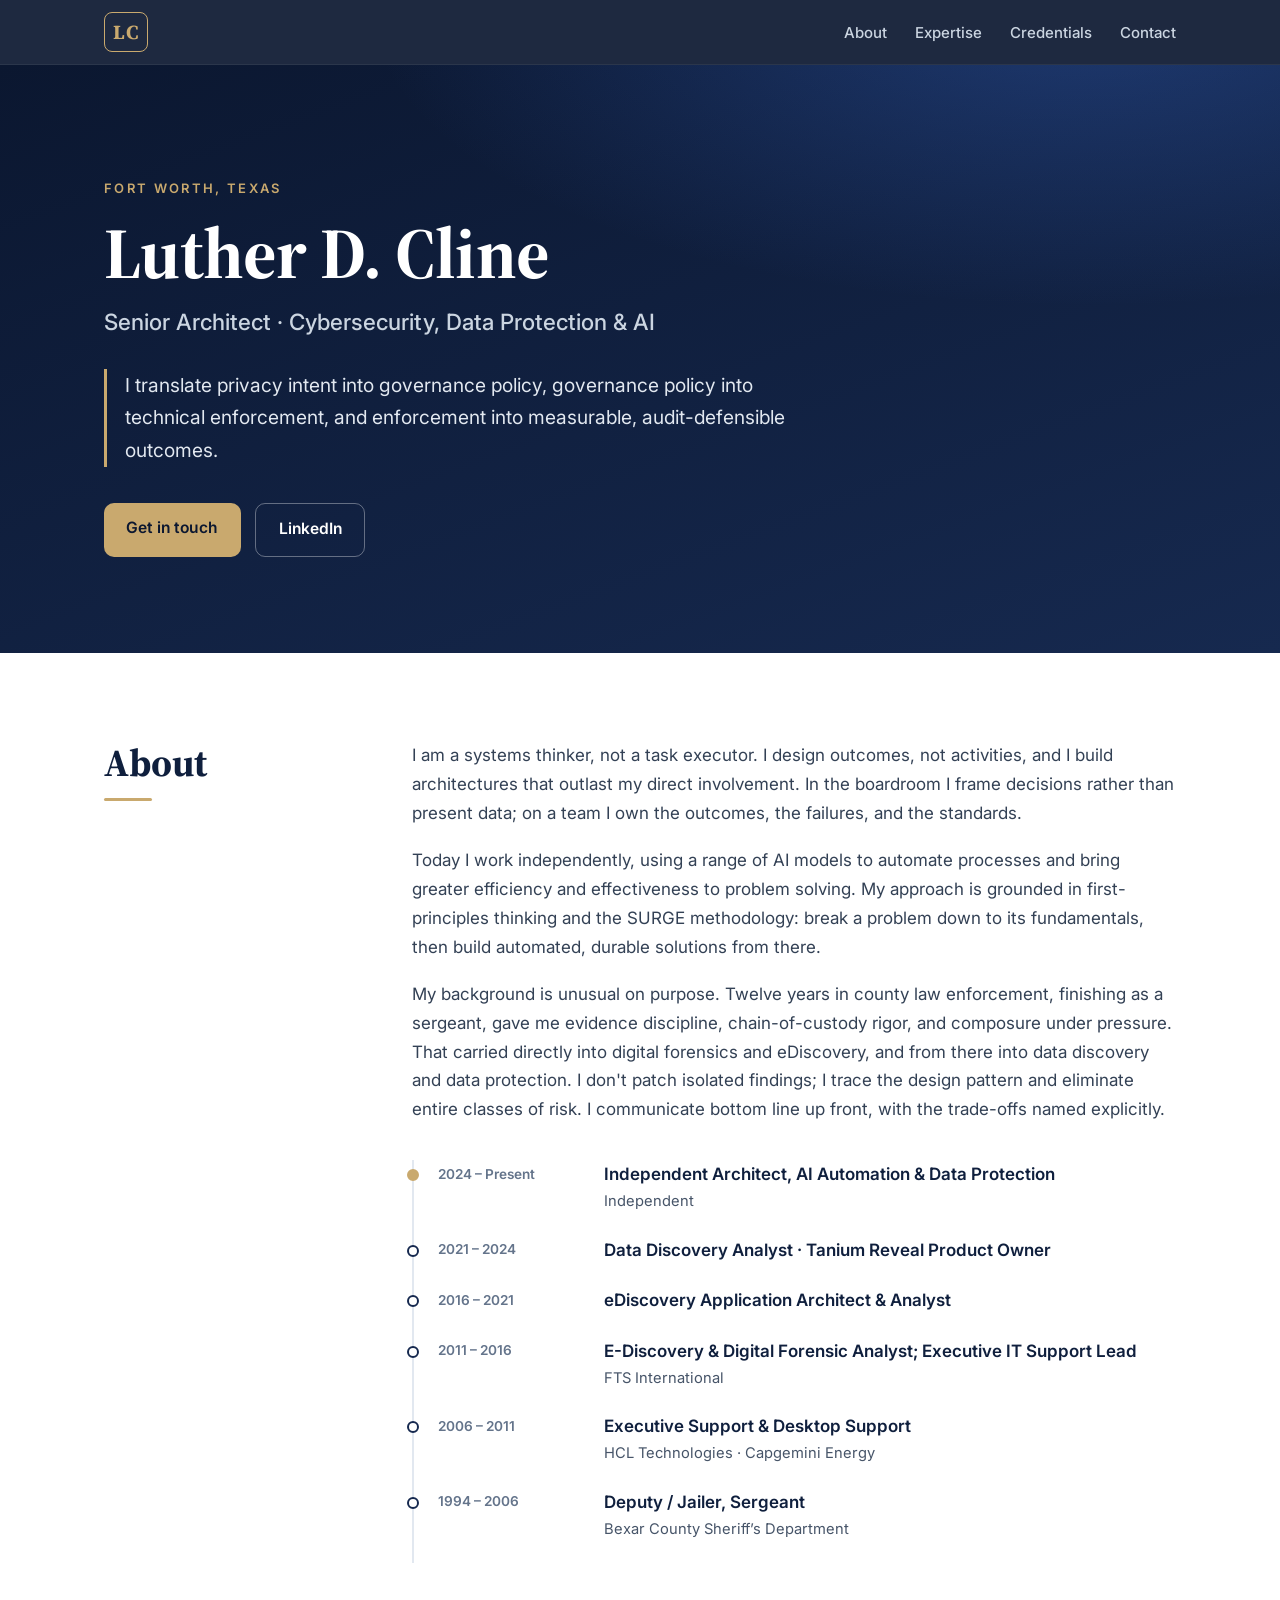
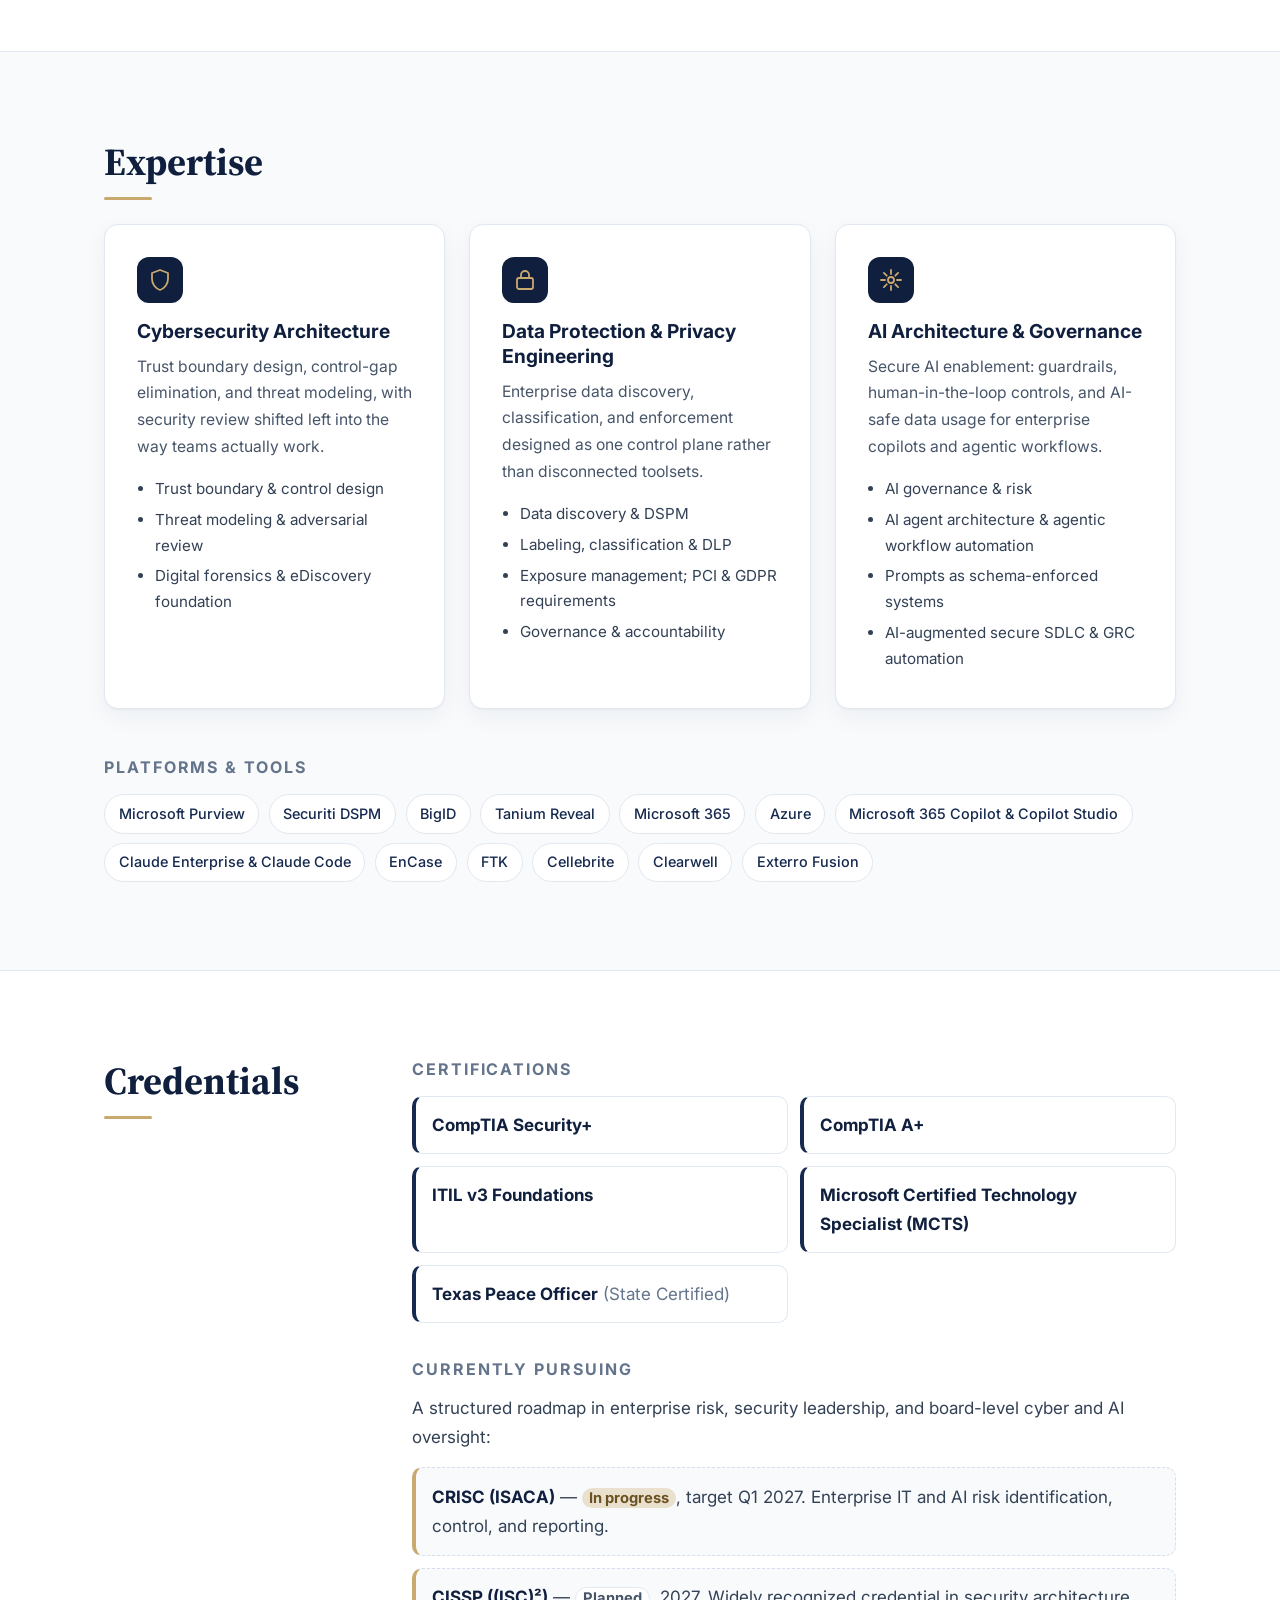
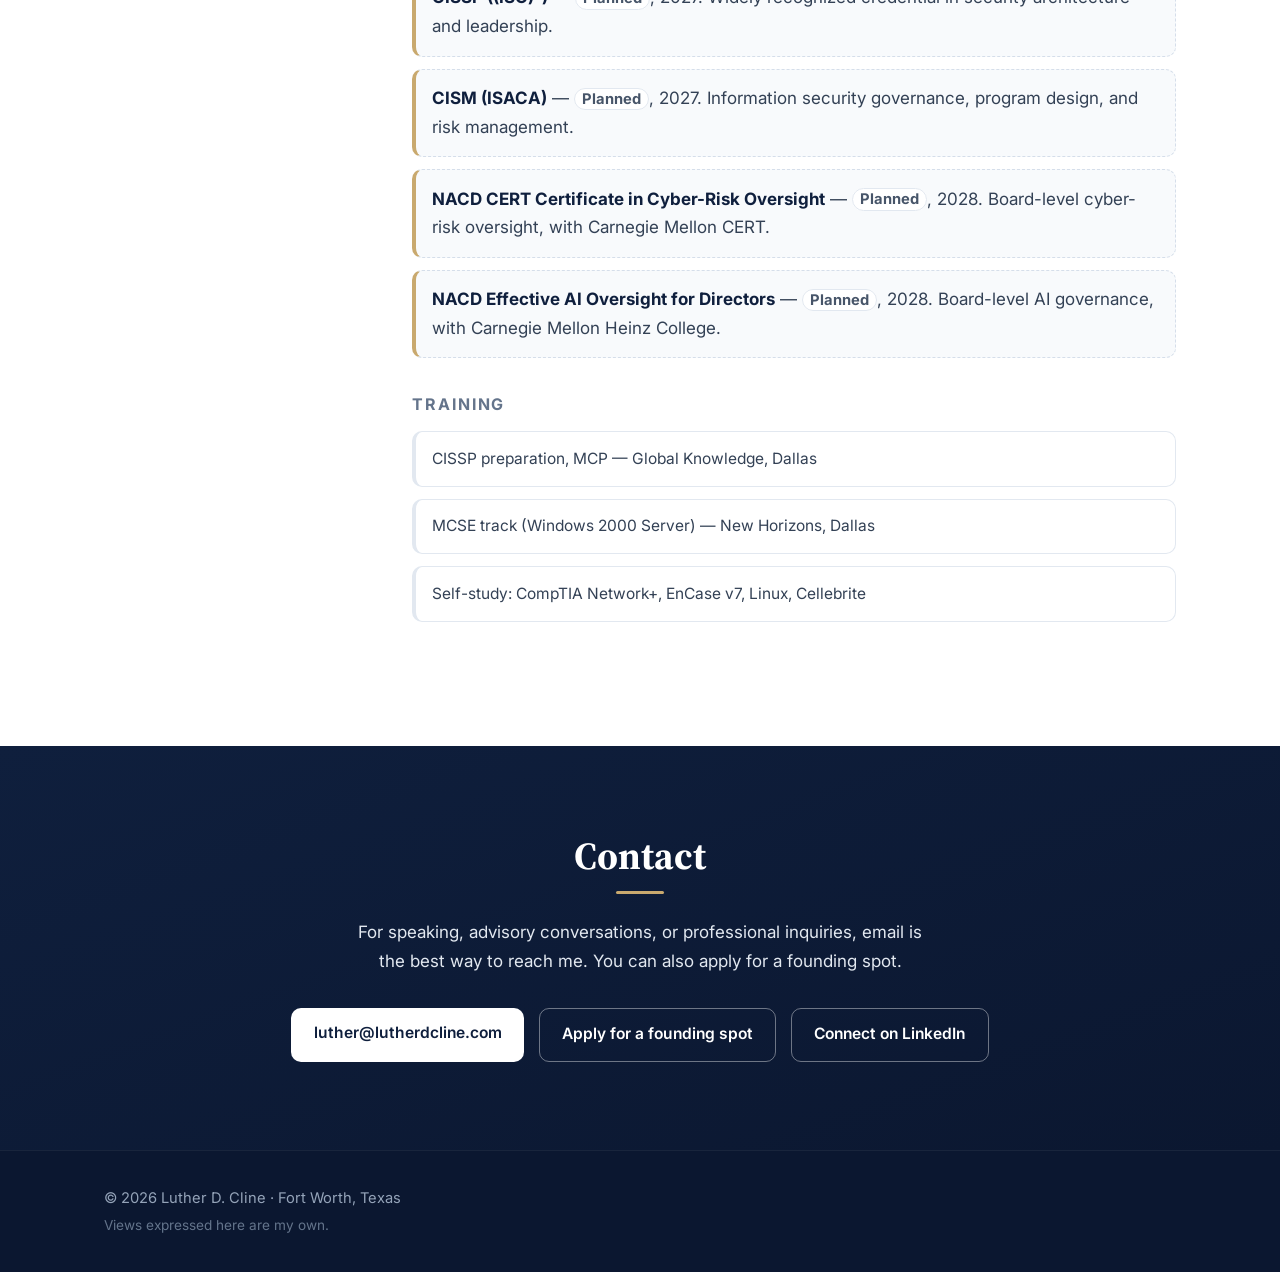
==== commit 02eac94f: "Replace Keelhouse intro-call booking with a founding-spot fit interview The contact section now offe" ====
--- a/index.html
+++ b/index.html
@@ -193,10 +193,10 @@
     <section id="contact" class="section contact" aria-labelledby="contact-h">
       <div class="container">
         <h2 id="contact-h">Contact</h2>
-        <p>For speaking, advisory conversations, or professional inquiries, email is the best way to reach me. You can also book a free intro call.</p>
+        <p>For speaking, advisory conversations, or professional inquiries, email is the best way to reach me. You can also apply for a founding spot.</p>
         <div class="cta">
           <a class="btn btn-light" href="mailto:luther@lutherdcline.com">luther@lutherdcline.com</a>
-          <a class="btn btn-outline-light" href="https://calendar.app.google/DQtsu7BLw8Nr7i2f9" target="_blank" rel="noopener">Book a free intro call</a>
+          <a class="btn btn-outline-light" href="https://calendar.app.google/DQtsu7BLw8Nr7i2f9" target="_blank" rel="noopener">Apply for a founding spot</a>
           <a class="btn btn-outline-light" href="https://www.linkedin.com/in/lutherdcline" rel="noopener">Connect on LinkedIn</a>
         </div>
       </div>
